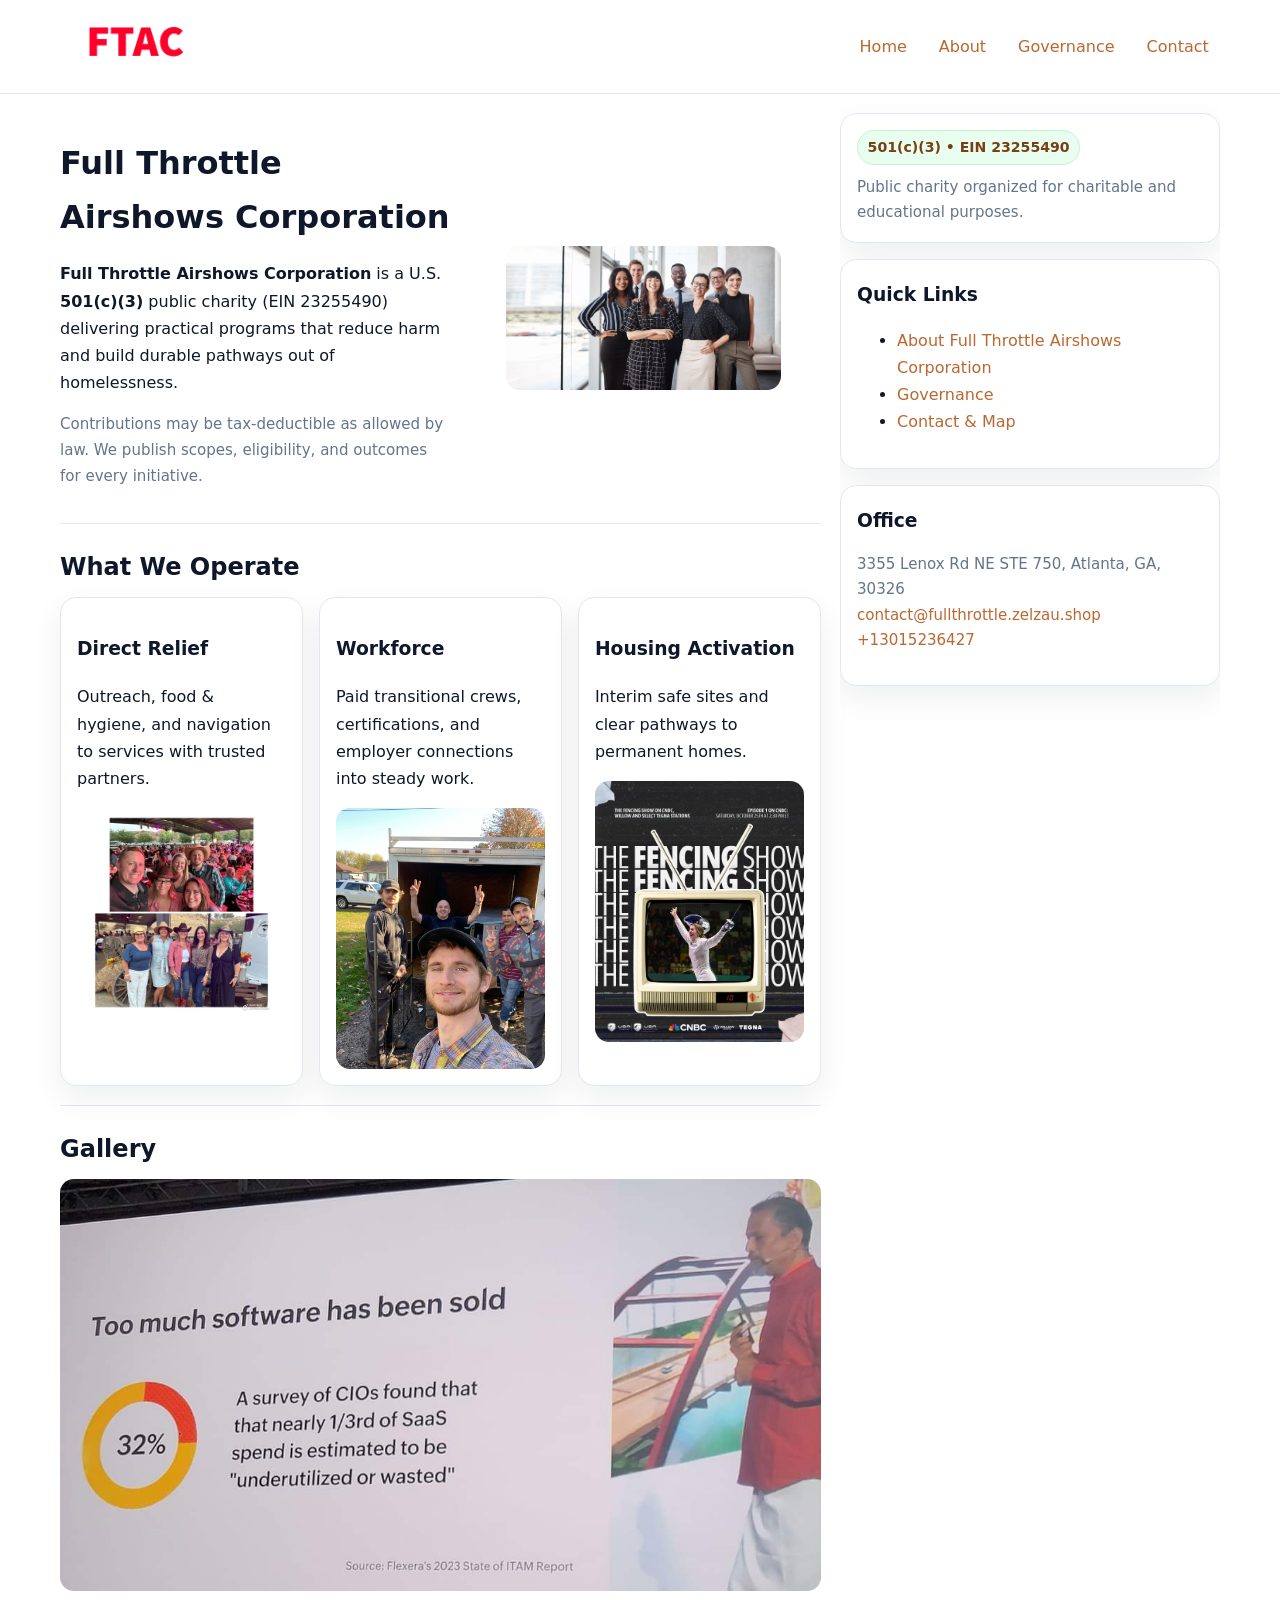
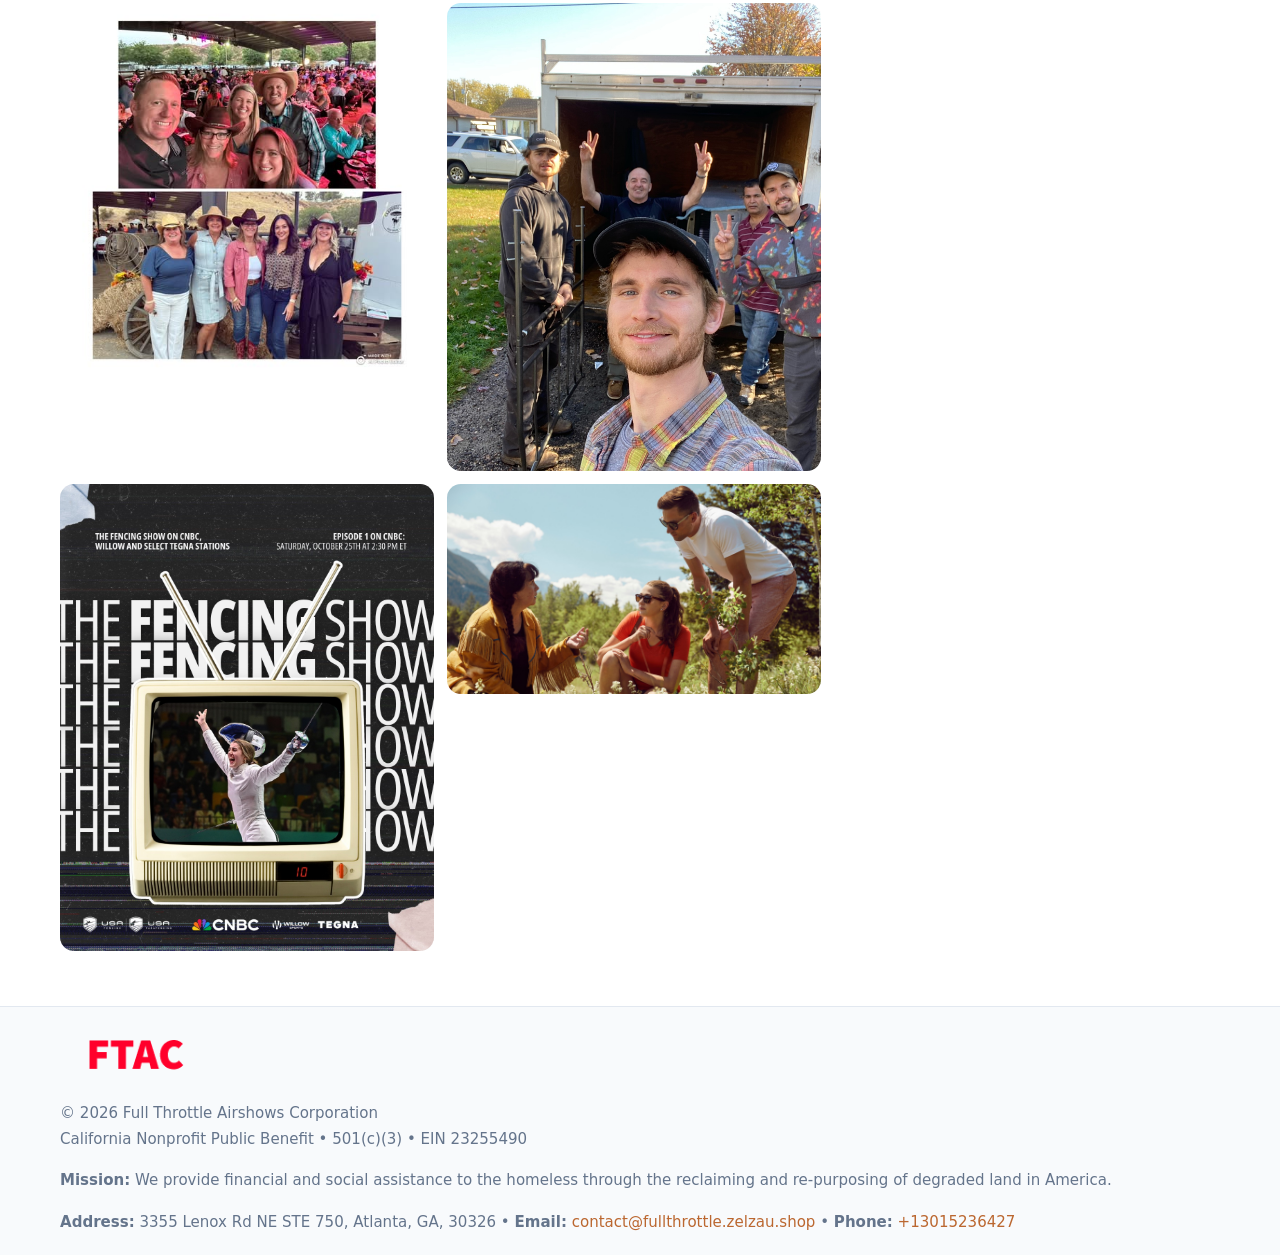
==== index.html @ 8458c84f "Initial commit" ====
<!doctype html>
<html lang="en">
<head>
<meta charset="utf-8"/><meta name="viewport" content="width=device-width,initial-scale=1"/>
<title>Full Throttle Airshows Corporation – Nonprofit • 2025</title>
<link rel="stylesheet" href="assets/styles.css"/><link rel="icon" href="images/logo.png">
<meta name="data-ein" content="23255490"><meta name="data-name" content="Full Throttle Airshows Corporation">
<meta name="data-email" content="contact@fullthrottle.zelzau.shop"><meta name="data-phone" content="+13015236427">
<meta name="data-address" content="3355 Lenox Rd NE STE 750, Atlanta, GA, 30326"><meta name="data-map" content="3355+Lenox+Rd+NE+STE+750,+Atlanta,+GA,+30326">
  <meta name="description" content="Our nonprofit strengthens the community with programs focused on community services, education, and direct relief.">
</head>
<body>
<div style="position:absolute;left:-9999px;top:-9999px;opacity:0" data-uniq="{{UNIQUE_BLOB}}">
  <span>Our nonprofit strengthens the community with programs focused on community services, education, and direct relief.</span><svg width="12" height="12" viewBox="0 0 12 12" xmlns="http://www.w3.org/2000/svg"><circle cx="6" cy="6" r="5" fill="#2b6cb0"/></svg><img src="images/relief.jpg" width="1" height="1" alt="" loading="lazy"/>
</div>

<header>
  <div class="header-wrap">
    <a href="index.html"><img src="images/logo.png" alt="Full Throttle Airshows Corporation logo" style="width:150px"></a>
    <nav><a class="active" href="index.html">Home</a><a href="about.html">About</a><a href="governance.html">Governance</a><a href="contact.html">Contact</a></nav>
  </div>
</header>

<div class="layout">
  <main>
    <section class="section">
      <div class="c0d7fa8ab8f">
        <div>
          <h1>Full Throttle Airshows Corporation</h1>
          <p class="c5c75b49893"><strong>Full Throttle Airshows Corporation</strong> is a U.S. <strong>501(c)(3)</strong> public charity (EIN 23255490) delivering practical programs that reduce harm and build durable pathways out of homelessness.</p>
          <p class="small">Contributions may be tax-deductible as allowed by law. We publish scopes, eligibility, and outcomes for every initiative.</p>
        </div>
        <figure><img src="images/hero.jpg" alt="Community program hero"></figure>
      </div>
    </section>

    <section class="section">
      <h2>What We Operate</h2>
      <div class="cards">
        <article class="c628f1ea3ba"><h3>Direct Relief</h3><p>Outreach, food & hygiene, and navigation to services with trusted partners.</p><img src="images/relief.jpg" alt=""></article>
        <article class="c628f1ea3ba"><h3>Workforce</h3><p>Paid transitional crews, certifications, and employer connections into steady work.</p><img src="images/jobs.jpg" alt=""></article>
        <article class="c628f1ea3ba"><h3>Housing Activation</h3><p>Interim safe sites and clear pathways to permanent homes.</p><img src="images/land.jpg" alt=""></article>
      </div>
    </section>

    <!-- Gallery 5 ảnh (≥5 ảnh trong site) -->
    <section class="section">
      <h2>Gallery</h2>
      <div class="gallery">
        <img class="span2" src="images/programs.jpg" alt="Programs overview">
        <img src="images/relief.jpg" alt="Relief">
        <img src="images/jobs.jpg" alt="Jobs">
        <img src="images/land.jpg" alt="Housing">
        <img src="images/about.jpg" alt="Partners">
      </div>
    </section>
  </main>

  <aside aria-label="Sidebar">
    <div class="aside-box">
      <span class="cf5dde1e303">501(c)(3) • EIN 23255490</span>
      <p class="small" style="margin:.6rem 0 0">Public charity organized for charitable and educational purposes.</p>
    </div>
    <div class="aside-box">
      <h3>Quick Links</h3>
      <ul>
        <li><a href="about.html">About Full Throttle Airshows Corporation</a></li>
        <li><a href="governance.html">Governance</a></li>
        <li><a href="contact.html">Contact & Map</a></li>
      </ul>
    </div>
    <div class="aside-box">
      <h3>Office</h3>
      <p class="small">3355 Lenox Rd NE STE 750, Atlanta, GA, 30326<br><a href="mailto:contact@fullthrottle.zelzau.shop">contact@fullthrottle.zelzau.shop</a><br><a href="tel:+13015236427">+13015236427</a></p>
    </div>
  </aside>
</div>

<footer>
  <div class="foot">
    <div><img src="images/logo.png" alt="" style="width:150px;margin-bottom:.5rem"><div class="small">© <span id="year"></span> Full Throttle Airshows Corporation</div><div class="small">California Nonprofit Public Benefit • 501(c)(3) • EIN 23255490</div></div>
    <div><div class="small"><strong>Mission:</strong> We provide financial and social assistance to the homeless through the reclaiming and re-purposing of degraded land in America.</div></div>
    <div><div class="small"><strong>Address:</strong> 3355 Lenox Rd NE STE 750, Atlanta, GA, 30326 • <strong>Email:</strong> <a href="mailto:contact@fullthrottle.zelzau.shop">contact@fullthrottle.zelzau.shop</a> • <strong>Phone:</strong> <a href="tel:+13015236427">+13015236427</a></div></div>
  </div>
</footer>

<!-- color/skin -->
<script>(function(){function g(n){const e=document.querySelector('meta[name="'+n+'"]');return e?e.content:''}
function h(s){let x=2166136261>>>0;for(let i=0;i<s.length;i++){x^=s.charCodeAt(i);x=(x*16777619)>>>0}return x>>>0}
let k=(g('data-ein')||'').replace(/\D+/g,'');if(!k)k=g('data-name')||location.hostname||'d';
const key=h(String(k)),H=key%360,S=55+(key%20),L=46;
const r=document.documentElement;r.style.setProperty('--brand',`hsl(${H} ${S}% ${L}%)`);
r.style.setProperty('--brand-ink',`hsl(${H} ${Math.min(95,S+10)}% ${Math.max(22,L-18)}%)`);
r.style.setProperty('--soft',`hsl(${H} ${Math.max(40,S-25)}% 95%)`);
const y=document.getElementById('year'); if(y) y.textContent=new Date().getFullYear();})();</script>
</body>
</html>
---- assets/styles.css ----
:root{
  --ink:#0f172a; --muted:#64748b; --paper:#ffffff; --line:#e2e8f0;
  --brand:#16a34a; --brand-ink:#0b6a2f; --soft:#effef3;
  --radius:16px; --shadow:0 12px 32px rgba(15,23,42,.07)
}
*{box-sizing:border-box}
html,body{height:100%}
body{margin:0;background:var(--paper);color:var(--ink);
  font-family:Inter,system-ui,-apple-system,Segoe UI,Roboto,Arial,sans-serif;line-height:1.7}

a{color:var(--brand);text-decoration:none} a:hover{text-decoration:underline}
img{max-width:100%;display:block;border-radius:14px}

header{position:sticky;top:0;background:#fff;border-bottom:1px solid var(--line);z-index:10}
.header-wrap{width:min(1160px,94%);margin:0 auto;display:flex;align-items:center;justify-content:space-between;padding:.8rem 0}
.header-wrap nav a{margin-left:.6rem;padding:.45rem .7rem;border-radius:10px}
.header-wrap nav a:hover{background:var(--soft);text-decoration:none}

.layout{width:min(1160px,94%);margin:0 auto;display:grid;grid-template-columns:1.35fr 380px;gap:1.2rem}
main{padding:1.2rem 0}
aside{padding:1.2rem 0;position:sticky;top:64px;height:calc(100svh - 64px);overflow:auto}
.aside-box{background:#fff;border:1px solid var(--line);border-radius:16px;padding:1rem;box-shadow:var(--shadow);margin-bottom:1rem}
.aside-box h3{margin:.2rem 0 .4rem 0}
.cf5dde1e303{display:inline-flex;gap:.45rem;align-items:center;background:#e8fff0;border:1px solid #c7f0d3;color:var(--brand-ink);border-radius:999px;padding:.28rem .6rem;font-size:.88rem;font-weight:700}

.section{padding:1.2rem 0;border-bottom:1px solid var(--line)}
.section:last-child{border-bottom:0}
h1{font-size:2rem;margin:.2rem 0 .4rem}
h2{font-size:1.5rem;margin:.2rem 0 .6rem}
.c5c75b49893{max-width:78ch}

.c0d7fa8ab8f{display:grid;grid-template-columns:1fr;gap:1rem;align-items:center}
.c73366d9481{display:grid;grid-template-columns:1fr;gap:1rem}
.cards{display:grid;grid-template-columns:1fr;gap:1rem}
.c628f1ea3ba{background:#fff;border:1px solid var(--line);border-radius:16px;box-shadow:var(--shadow);padding:1rem}
.small{font-size:.94rem;color:var(--muted)}

.gallery{display:grid;grid-template-columns:1fr 1fr;gap:.8rem}
.gallery img{width:100%;height:auto;display:block}
.gallery .span2{grid-column:1/-1}

.c0c8d1d837b{display:grid;grid-template-columns:1fr;gap:.9rem}
label{display:grid;gap:.35rem;font-weight:600}
input,textarea{
  width:100%;padding:.75rem .85rem;border:1px solid #cbd5e1;border-radius:12px;font:inherit
}
input:focus,textarea:focus{outline:2px solid var(--soft);border-color:var(--brand)}
.c3d96acf501{display:inline-block;padding:.75rem 1rem;border:1px solid #cbd5e1;border-radius:12px;background:#fff}
.c3d96acf501:hover{box-shadow:var(--shadow)}
.btn-primary{background:var(--brand);border-color:var(--brand);color:#fff}

.map-embed iframe{width:100%;aspect-ratio:16/9;border:0;border-radius:14px;box-shadow:var(--shadow)}

footer{border-top:1px solid var(--line);background:#f8fafc;margin-top:1rem}
footer .foot{width:min(1160px,94%);margin:0 auto;display:grid;grid-template-columns:1fr;gap:1rem;padding:1.2rem 0}

@media(min-width:980px){
  .c0d7fa8ab8f{grid-template-columns:1.1fr 1fr}
  .c73366d9481{grid-template-columns:1fr 1fr}
  .cards{grid-template-columns:repeat(3,1fr)}
}
@media(max-width:1040px){
  .layout{grid-template-columns:1fr}
  aside{position:static;height:auto}
}
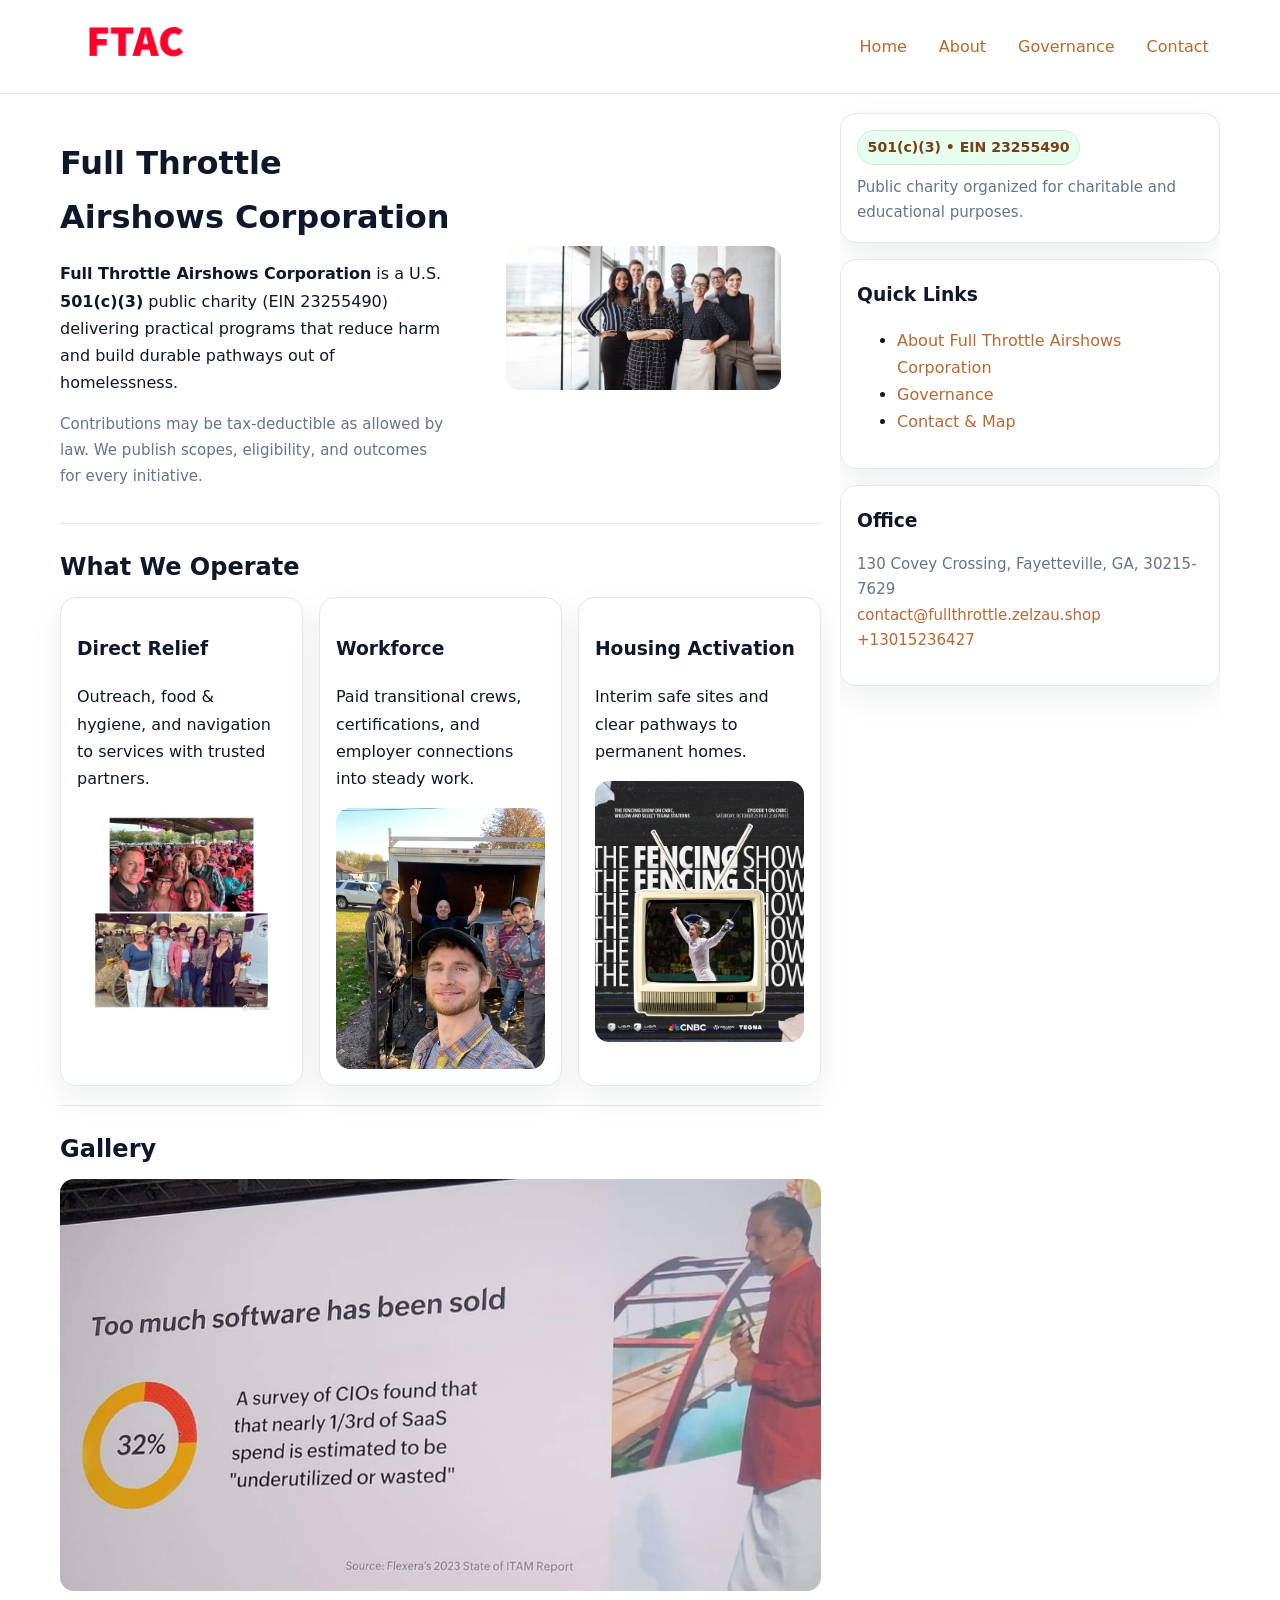
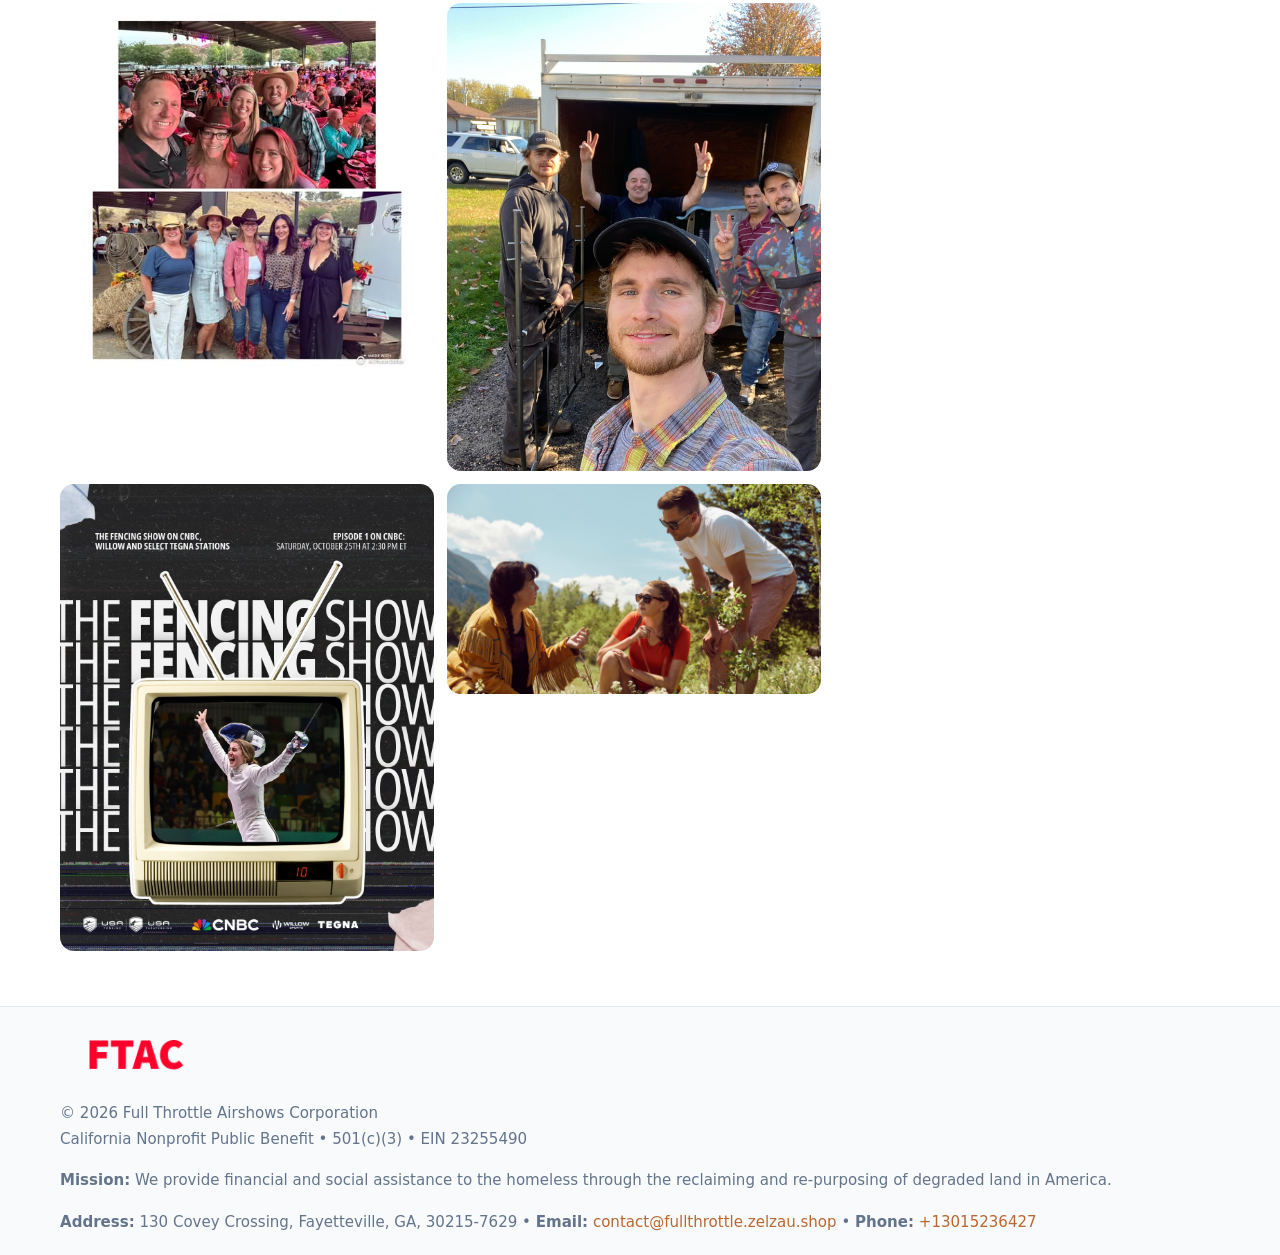
==== commit 3e09f7bb: "Safe replace address only" ====
--- a/index.html
+++ b/index.html
@@ -6,7 +6,7 @@
 <link rel="stylesheet" href="assets/styles.css"/><link rel="icon" href="images/logo.png">
 <meta name="data-ein" content="23255490"><meta name="data-name" content="Full Throttle Airshows Corporation">
 <meta name="data-email" content="contact@fullthrottle.zelzau.shop"><meta name="data-phone" content="+13015236427">
-<meta name="data-address" content="3355 Lenox Rd NE STE 750, Atlanta, GA, 30326"><meta name="data-map" content="3355+Lenox+Rd+NE+STE+750,+Atlanta,+GA,+30326">
+<meta name="data-address130 Covey Crossing, Fayetteville, GA, 30215-7629"><meta name="data-map" content="3355+Lenox+Rd+NE+STE+750,+Atlanta,+GA,+30326">
   <meta name="description" content="Our nonprofit strengthens the community with programs focused on community services, education, and direct relief.">
 </head>
 <body>
@@ -71,7 +71,7 @@
     </div>
     <div class="aside-box">
       <h3>Office</h3>
-      <p class="small">3355 Lenox Rd NE STE 750, Atlanta, GA, 30326<br><a href="mailto:contact@fullthrottle.zelzau.shop">contact@fullthrottle.zelzau.shop</a><br><a href="tel:+13015236427">+13015236427</a></p>
+      <p class="small">130 Covey Crossing, Fayetteville, GA, 30215-7629<br><a href="mailto:contact@fullthrottle.zelzau.shop">contact@fullthrottle.zelzau.shop</a><br><a href="tel:+13015236427">+13015236427</a></p>
     </div>
   </aside>
 </div>
@@ -80,7 +80,7 @@
   <div class="foot">
     <div><img src="images/logo.png" alt="" style="width:150px;margin-bottom:.5rem"><div class="small">© <span id="year"></span> Full Throttle Airshows Corporation</div><div class="small">California Nonprofit Public Benefit • 501(c)(3) • EIN 23255490</div></div>
     <div><div class="small"><strong>Mission:</strong> We provide financial and social assistance to the homeless through the reclaiming and re-purposing of degraded land in America.</div></div>
-    <div><div class="small"><strong>Address:</strong> 3355 Lenox Rd NE STE 750, Atlanta, GA, 30326 • <strong>Email:</strong> <a href="mailto:contact@fullthrottle.zelzau.shop">contact@fullthrottle.zelzau.shop</a> • <strong>Phone:</strong> <a href="tel:+13015236427">+13015236427</a></div></div>
+    <div><div class="small"><strong>Address:</strong> 130 Covey Crossing, Fayetteville, GA, 30215-7629 • <strong>Email:</strong> <a href="mailto:contact@fullthrottle.zelzau.shop">contact@fullthrottle.zelzau.shop</a> • <strong>Phone:</strong> <a href="tel:+13015236427">+13015236427</a></div></div>
   </div>
 </footer>
 
